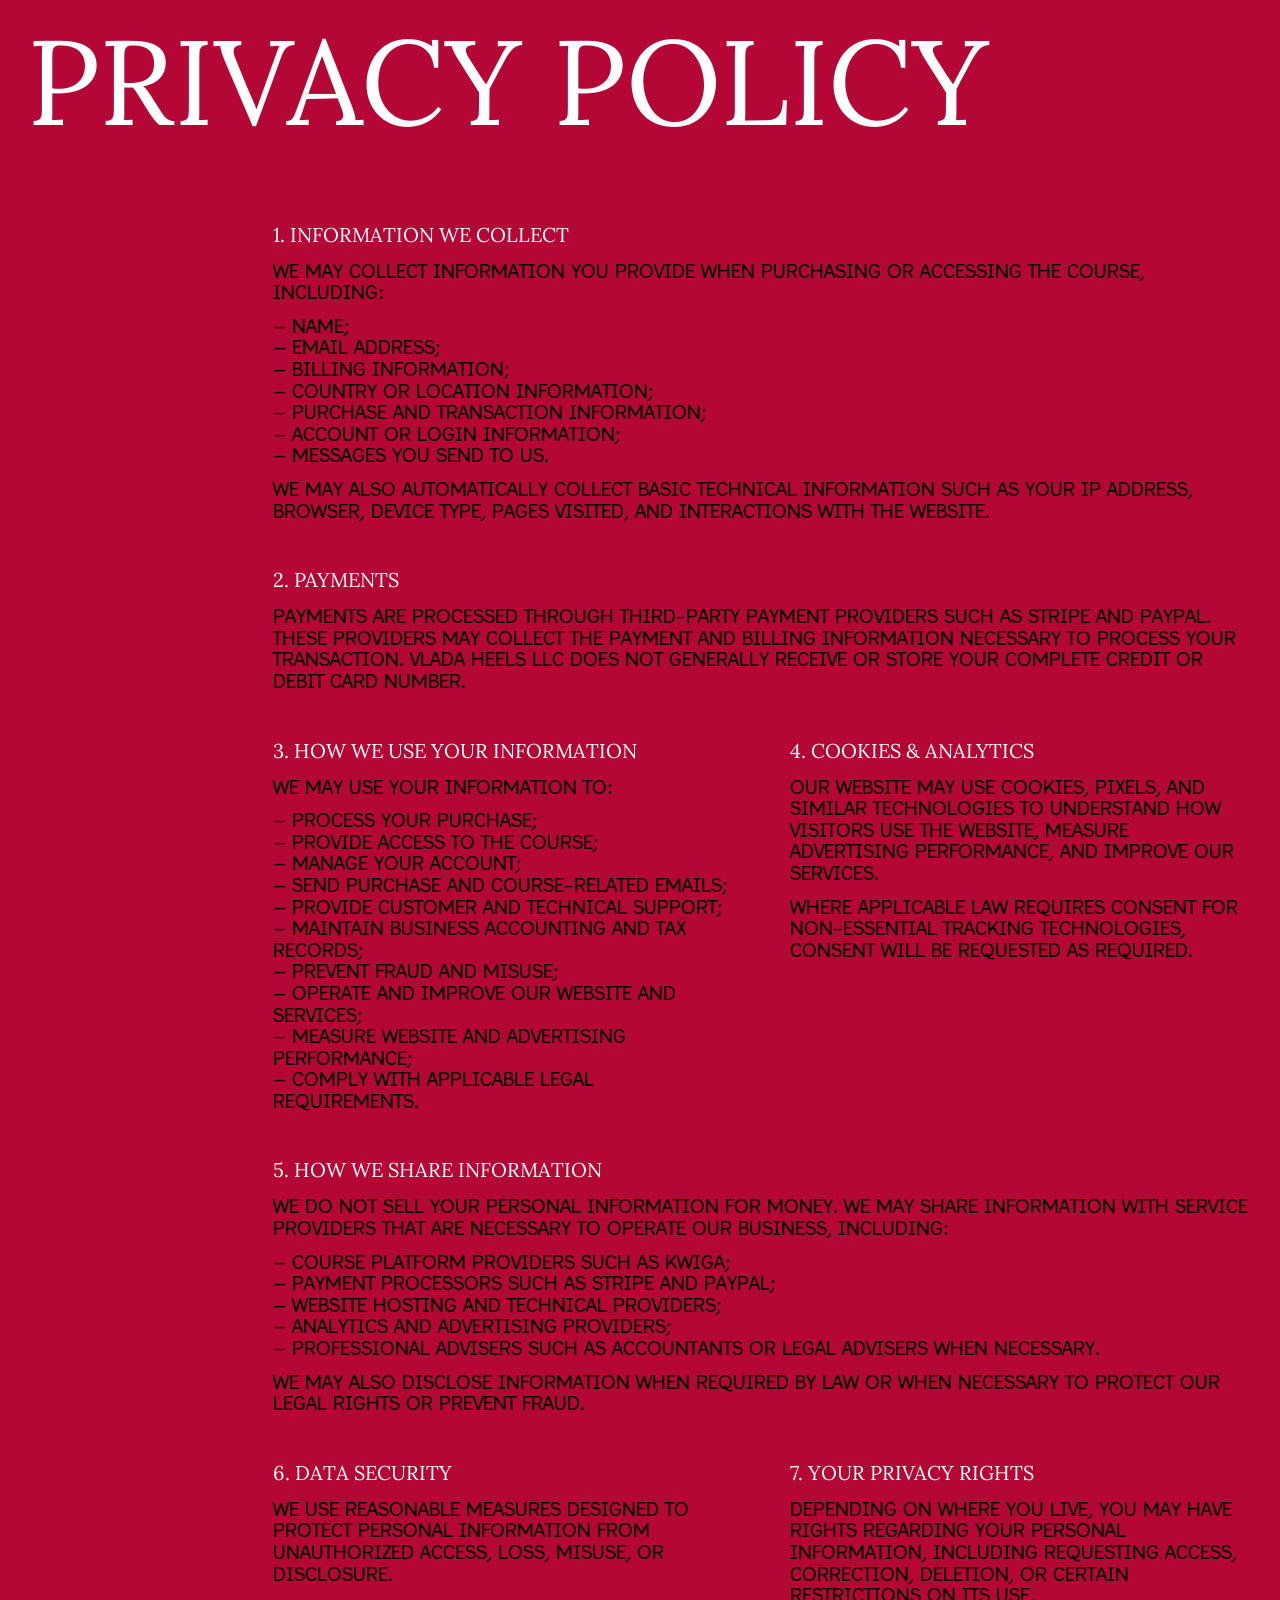
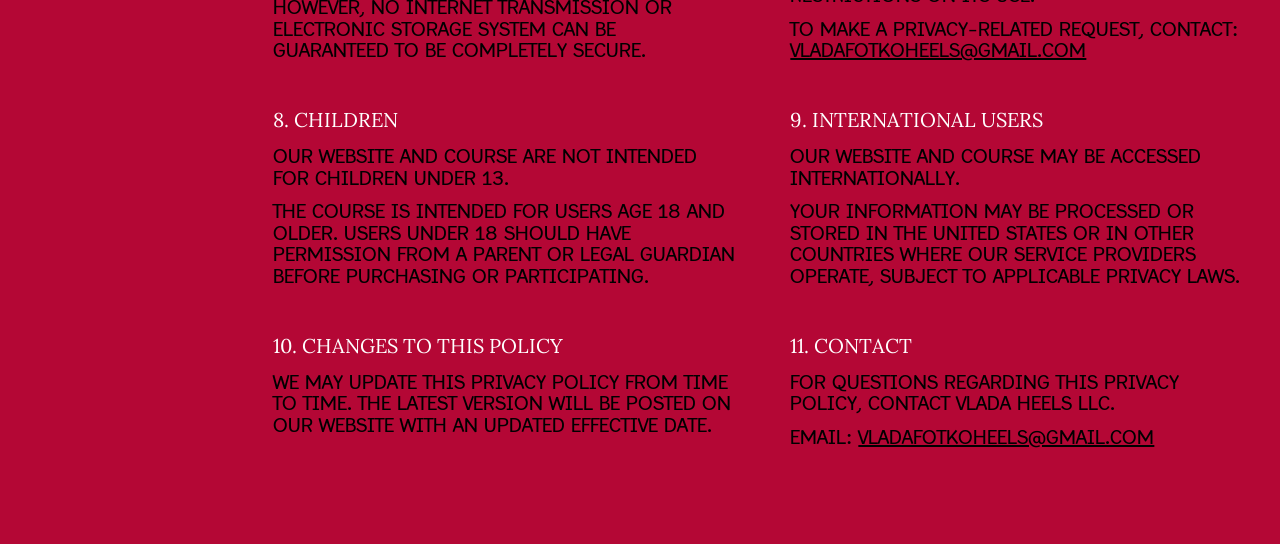
==== privacy.html @ 61074c8f "update" ====
<!DOCTYPE html>
<html lang="en">
<head>
    <meta charset="UTF-8">
    <meta name="viewport" content="width=device-width, initial-scale=1.0">
    <meta name="description" content="Privacy Policy for Vlada Fotko Signature Heels Course">
    <title>Privacy Policy — Vlada Fotko</title>
    <link rel="stylesheet" href="./css/legal.css">
</head>
<body>
    <main class="legal-page">
        <h1 class="legal-page__title legal-page__title--wide">Privacy Policy</h1>

        <div class="legal-page__content legal-page__content--columns">
            <section class="legal-section legal-section--full">
                <h2>1. Information We Collect</h2>
                <p>We may collect information you provide when purchasing or accessing the course, including:</p>
                <ul>
                    <li>Name;</li>
                    <li>Email address;</li>
                    <li>Billing information;</li>
                    <li>Country or location information;</li>
                    <li>Purchase and transaction information;</li>
                    <li>Account or login information;</li>
                    <li>Messages you send to us.</li>
                </ul>
                <p>We may also automatically collect basic technical information such as your IP address, browser, device type, pages visited, and interactions with the website.</p>
            </section>

            <section class="legal-section legal-section--full">
                <h2>2. Payments</h2>
                <p>Payments are processed through third-party payment providers such as Stripe and PayPal. These providers may collect the payment and billing information necessary to process your transaction. Vlada Heels LLC does not generally receive or store your complete credit or debit card number.</p>
            </section>

            <section class="legal-section">
                <h2>3. How We Use Your Information</h2>
                <p>We may use your information to:</p>
                <ul>
                    <li>Process your purchase;</li>
                    <li>Provide access to the course;</li>
                    <li>Manage your account;</li>
                    <li>Send purchase and course-related emails;</li>
                    <li>Provide customer and technical support;</li>
                    <li>Maintain business accounting and tax records;</li>
                    <li>Prevent fraud and misuse;</li>
                    <li>Operate and improve our website and services;</li>
                    <li>Measure website and advertising performance;</li>
                    <li>Comply with applicable legal requirements.</li>
                </ul>
            </section>

            <section class="legal-section">
                <h2>4. Cookies &amp; Analytics</h2>
                <p>Our website may use cookies, pixels, and similar technologies to understand how visitors use the website, measure advertising performance, and improve our services.</p>
                <p>Where applicable law requires consent for non-essential tracking technologies, consent will be requested as required.</p>
            </section>

            <section class="legal-section legal-section--full">
                <h2>5. How We Share Information</h2>
                <p>We do not sell your personal information for money. We may share information with service providers that are necessary to operate our business, including:</p>
                <ul>
                    <li>Course platform providers such as Kwiga;</li>
                    <li>Payment processors such as Stripe and PayPal;</li>
                    <li>Website hosting and technical providers;</li>
                    <li>Analytics and advertising providers;</li>
                    <li>Professional advisers such as accountants or legal advisers when necessary.</li>
                </ul>
                <p>We may also disclose information when required by law or when necessary to protect our legal rights or prevent fraud.</p>
            </section>

            <section class="legal-section">
                <h2>6. Data Security</h2>
                <p>We use reasonable measures designed to protect personal information from unauthorized access, loss, misuse, or disclosure.</p>
                <p>However, no internet transmission or electronic storage system can be guaranteed to be completely secure.</p>
            </section>

            <section class="legal-section">
                <h2>7. Your Privacy Rights</h2>
                <p>Depending on where you live, you may have rights regarding your personal information, including requesting access, correction, deletion, or certain restrictions on its use.</p>
                <p>To make a privacy-related request, contact: <a href="mailto:vladafotkoheels@gmail.com">vladafotkoheels@gmail.com</a></p>
            </section>

            <section class="legal-section">
                <h2>8. Children</h2>
                <p>Our website and course are not intended for children under 13.</p>
                <p>The course is intended for users age 18 and older. Users under 18 should have permission from a parent or legal guardian before purchasing or participating.</p>
            </section>

            <section class="legal-section">
                <h2>9. International Users</h2>
                <p>Our website and course may be accessed internationally.</p>
                <p>Your information may be processed or stored in the United States or in other countries where our service providers operate, subject to applicable privacy laws.</p>
            </section>

            <section class="legal-section">
                <h2>10. Changes to This Policy</h2>
                <p>We may update this Privacy Policy from time to time. The latest version will be posted on our website with an updated effective date.</p>
            </section>

            <section class="legal-section">
                <h2>11. Contact</h2>
                <p>For questions regarding this Privacy Policy, contact Vlada Heels LLC.</p>
                <p>Email: <a href="mailto:vladafotkoheels@gmail.com">vladafotkoheels@gmail.com</a></p>
            </section>
        </div>
    </main>
</body>
</html>
---- css/legal.css ----
@font-face {
    font-family: "Lora";
    src: url("../fonts/Lora-Regular.woff2") format("woff2");
    font-style: normal;
    font-weight: 400;
    font-display: swap;
}

@font-face {
    font-family: "Abordage";
    src: url("../fonts/Abordage-Regular.woff2") format("woff2");
    font-style: normal;
    font-weight: 400;
    font-display: swap;
}

*,
*::before,
*::after {
    margin: 0;
    padding: 0;
    box-sizing: border-box;
}

html {
    background: #b40735;
}

body {
    min-width: 280px;
    color: #ffffff;
    background: #b40735;
    font-family: "Abordage", Arial, sans-serif;
    font-synthesis: none;
    text-transform: uppercase;
}

a {
    color: inherit;
}

.legal-page {
    width: min(100%, 1920px);
    min-height: 100vh;
    margin-inline: auto;
    padding: clamp(24px, 2.083vw, 40px);
}

.legal-page__title {
    font-family: "Lora", Georgia, serif;
    font-size: clamp(80px, 9.375vw, 180px);
    font-weight: 400;
    line-height: 0.9;
}

.legal-page__title--wide {
    white-space: nowrap;
}

.legal-page__content {
    width: min(100%, 980px);
    margin-top: 90px;
    margin-left: auto;
    padding-bottom: clamp(60px, 5.208vw, 100px);
    display: grid;
    gap: clamp(46px, 3.125vw, 60px);
    align-content: start;
}

.legal-page__content--columns {
    grid-template-columns: repeat(2, minmax(0, 1fr));
    column-gap: clamp(54px, 4.167vw, 80px);
}

.legal-section--full {
    grid-column: 1 / -1;
}

.legal-section h2 {
    margin-bottom: 18px;
    font-family: "Lora", Georgia, serif;
    font-size: clamp(20px, 1.563vw, 30px);
    font-weight: 400;
    line-height: 1;
}

.legal-section p,
.legal-section li {
    color: #000000;
    font-size: 20px;
    line-height: 1.08;
}

.legal-section strong {
    font-weight: 700;
}

.legal-section p + p,
.legal-section ul + p,
.legal-section p + ul {
    margin-top: 12px;
}

.legal-section ul {
    list-style: none;
}

.legal-section li::before {
    content: "– ";
}

@media (max-width: 700px) {
    .legal-page {
        padding: 10px;
    }

    .legal-page__title {
        font-size: clamp(40px, 12.821vw, 50px);
        line-height: 0.92;
    }

    .legal-page__title--wide {
        white-space: normal;
    }

    .legal-page__content,
    .legal-page__content--columns {
        width: 100%;
        padding: 0 0 50px;
        display: grid;
        grid-template-columns: 1fr;
        gap: 34px;
    }

    .legal-section h2 {
        margin-bottom: 12px;
        font-size: 16px;
    }

    .legal-section p,
    .legal-section li {
        font-size: 14px;
        line-height: 1.08;
    }

    .legal-section a {
        overflow-wrap: anywhere;
    }
}
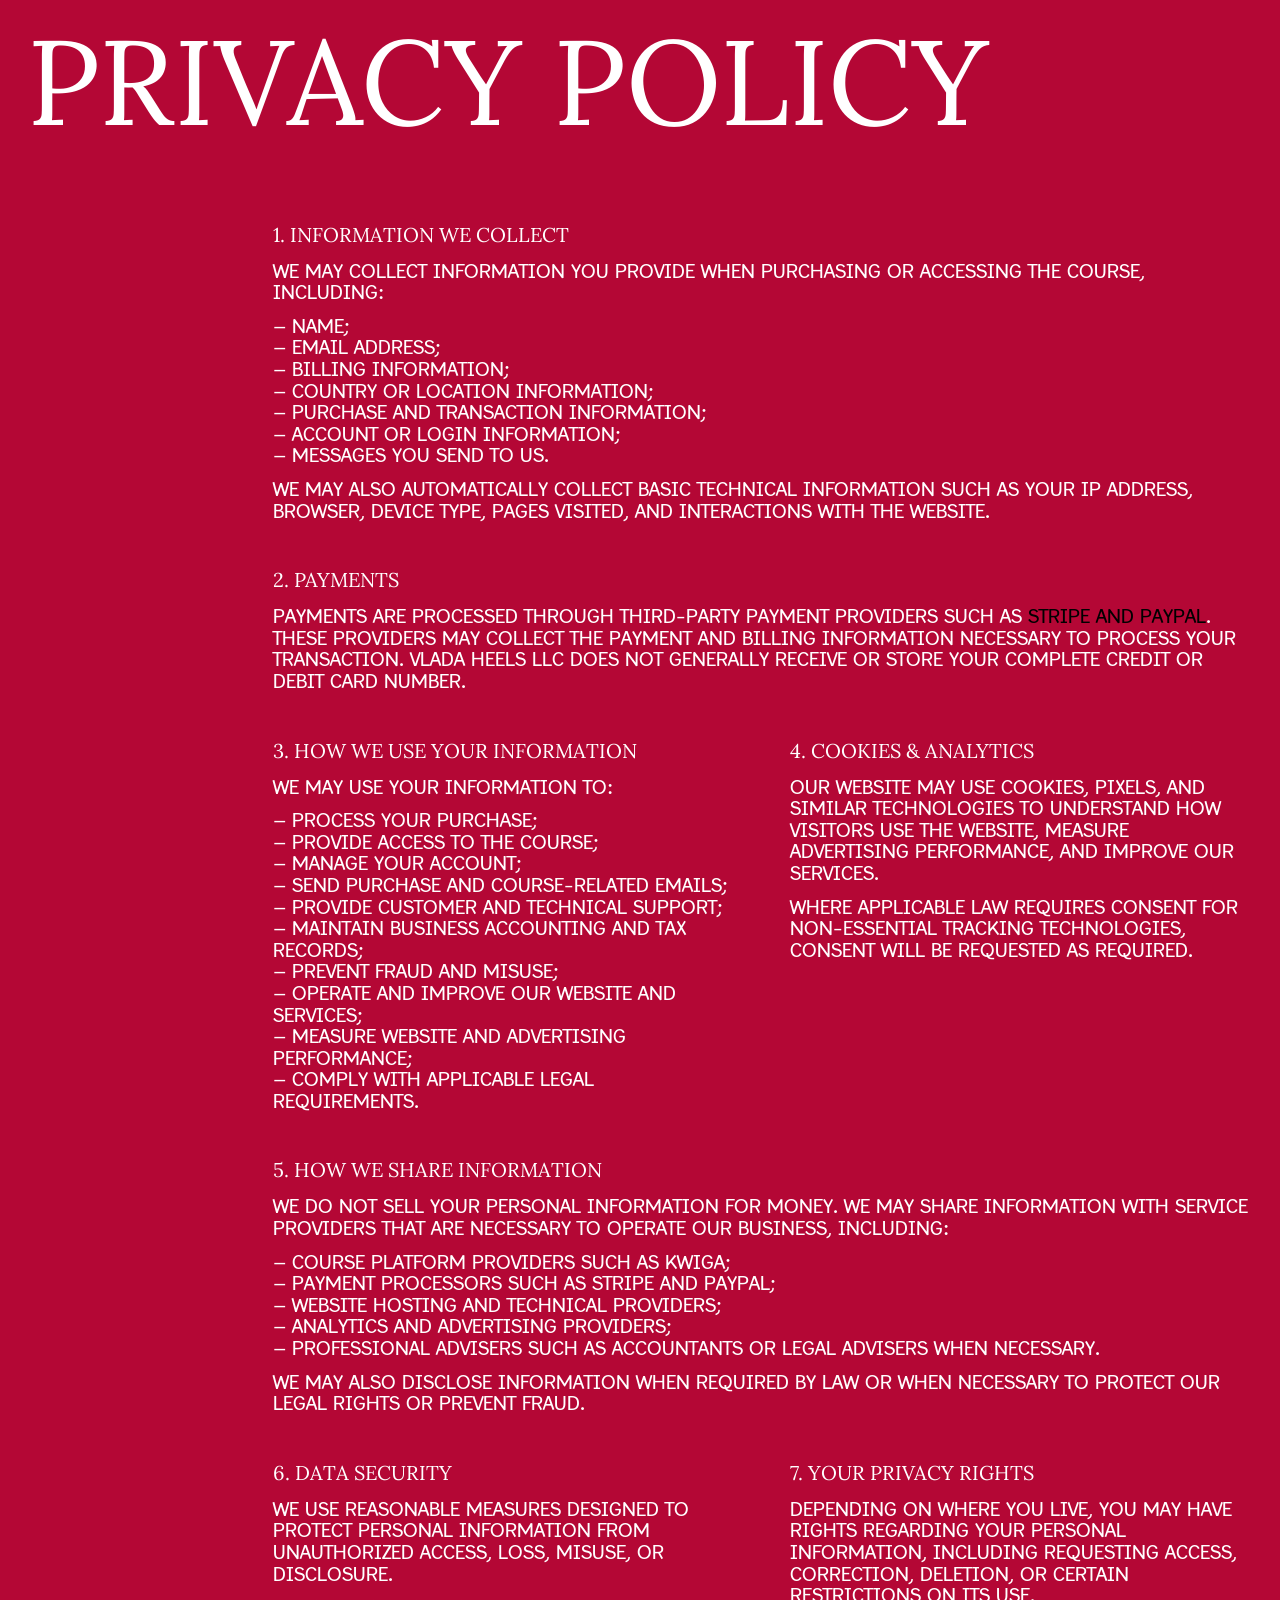
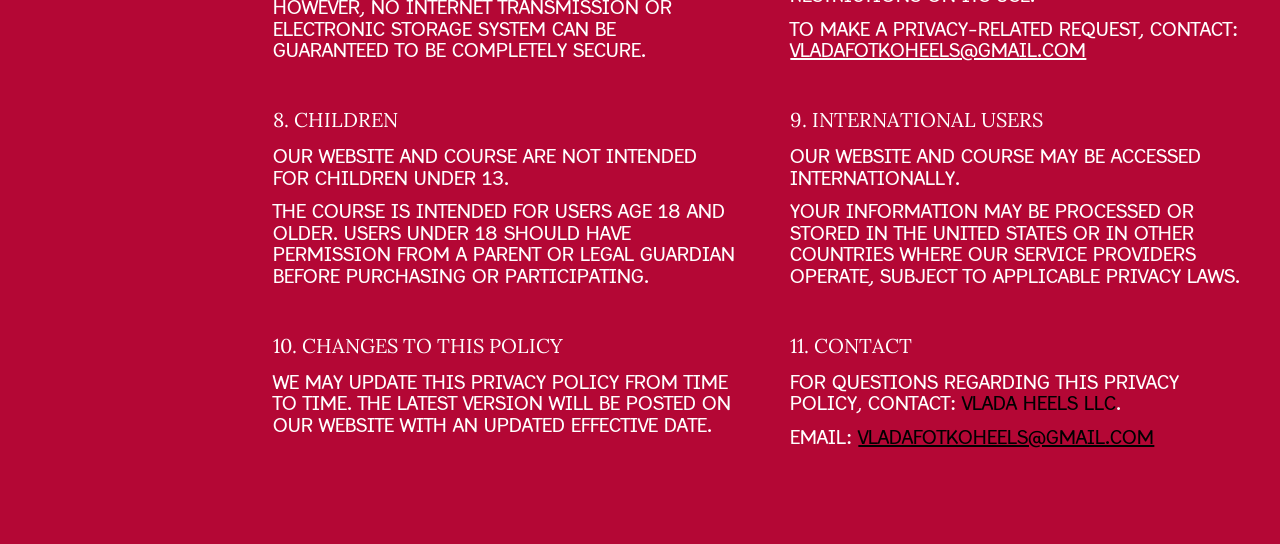
==== commit fd0af059: "style: highlight selected legal terms" ====
--- a/privacy.html
+++ b/privacy.html
@@ -29,7 +29,7 @@
 
             <section class="legal-section legal-section--full">
                 <h2>2. Payments</h2>
-                <p>Payments are processed through third-party payment providers such as Stripe and PayPal. These providers may collect the payment and billing information necessary to process your transaction. Vlada Heels LLC does not generally receive or store your complete credit or debit card number.</p>
+                <p>Payments are processed through third-party payment providers such as <span class="legal-highlight">Stripe and PayPal</span>. These providers may collect the payment and billing information necessary to process your transaction. Vlada Heels LLC does not generally receive or store your complete credit or debit card number.</p>
             </section>
 
             <section class="legal-section">
@@ -99,8 +99,8 @@
 
             <section class="legal-section">
                 <h2>11. Contact</h2>
-                <p>For questions regarding this Privacy Policy, contact Vlada Heels LLC.</p>
-                <p>Email: <a href="mailto:vladafotkoheels@gmail.com">vladafotkoheels@gmail.com</a></p>
+                <p>For questions regarding this Privacy Policy, contact: <span class="legal-highlight">Vlada Heels LLC</span>.</p>
+                <p>Email: <a class="legal-highlight" href="mailto:vladafotkoheels@gmail.com">vladafotkoheels@gmail.com</a></p>
             </section>
         </div>
     </main>
--- a/css/legal.css
+++ b/css/legal.css
@@ -86,13 +86,13 @@
 
 .legal-section p,
 .legal-section li {
-    color: #000000;
+    color: #ffffff;
     font-size: 20px;
     line-height: 1.08;
 }
 
-.legal-section strong {
-    font-weight: 700;
+.legal-highlight {
+    color: #000000;
 }
 
 .legal-section p + p,
